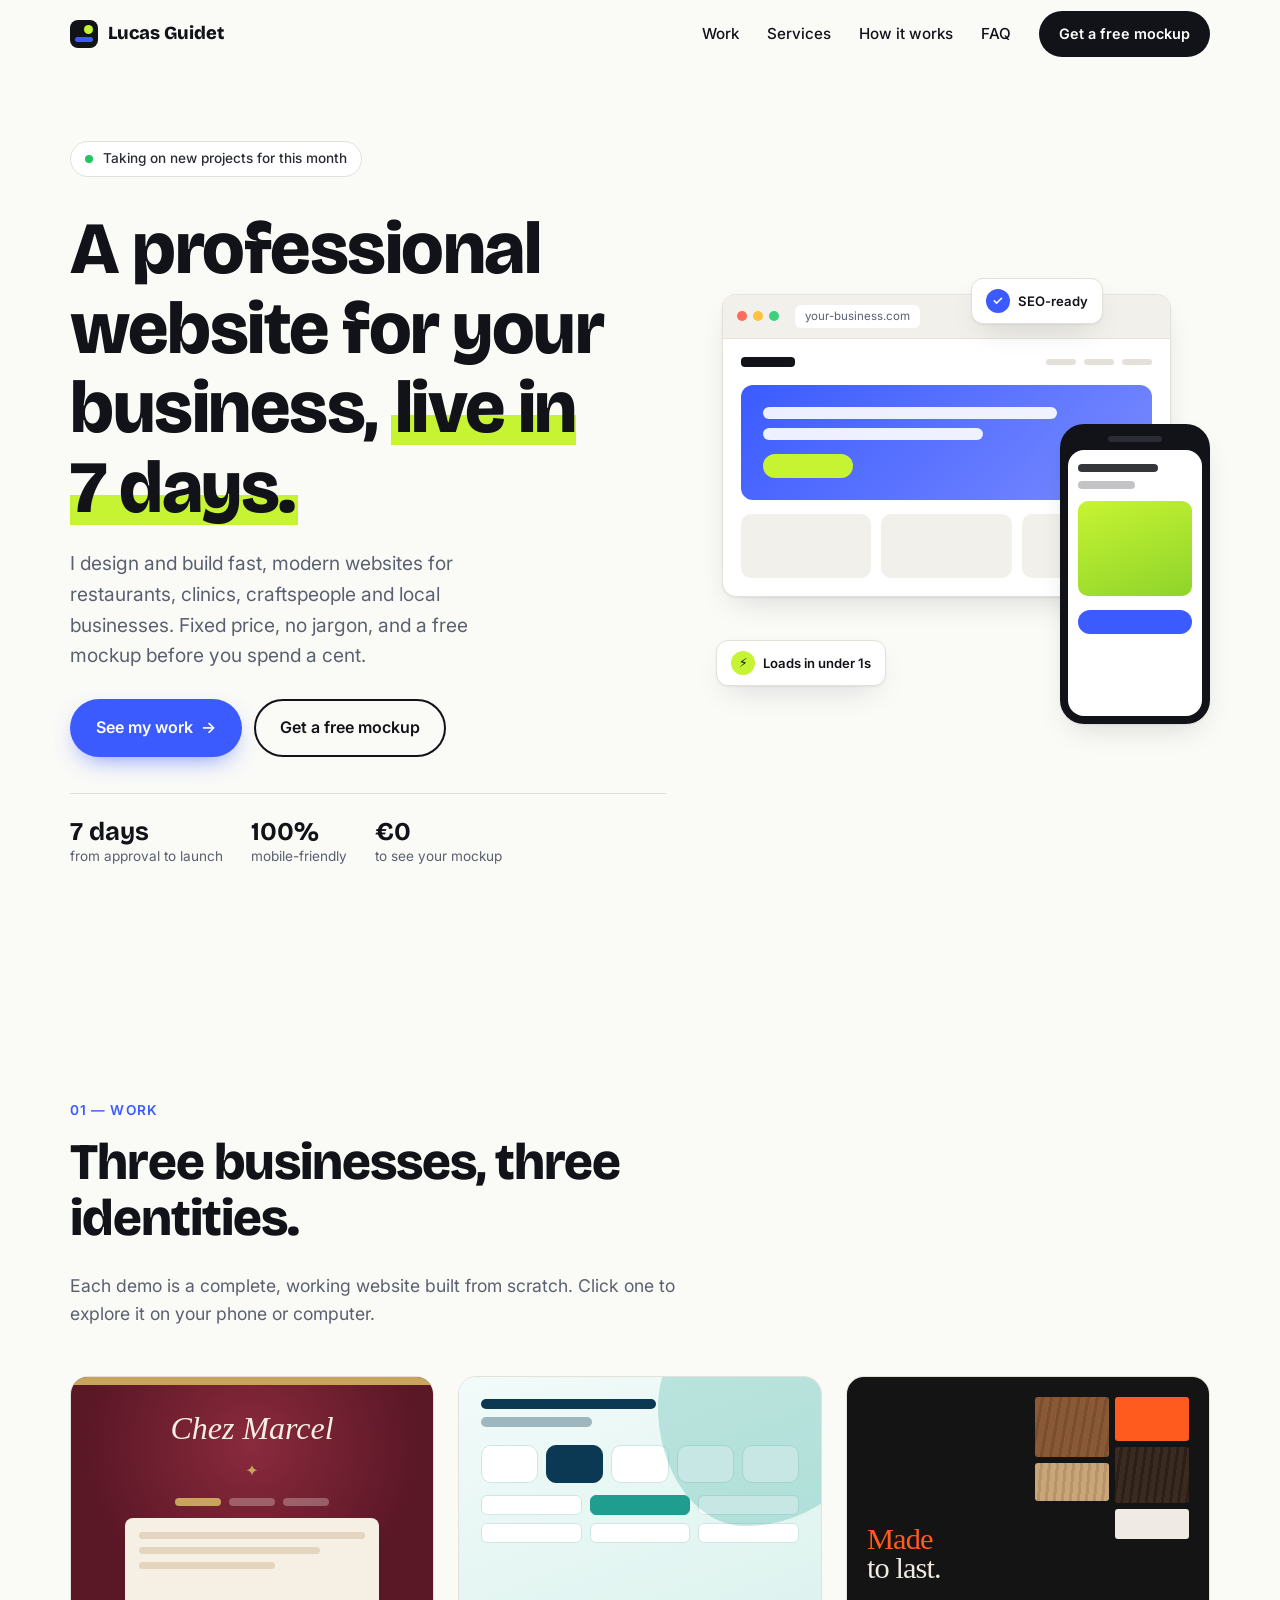
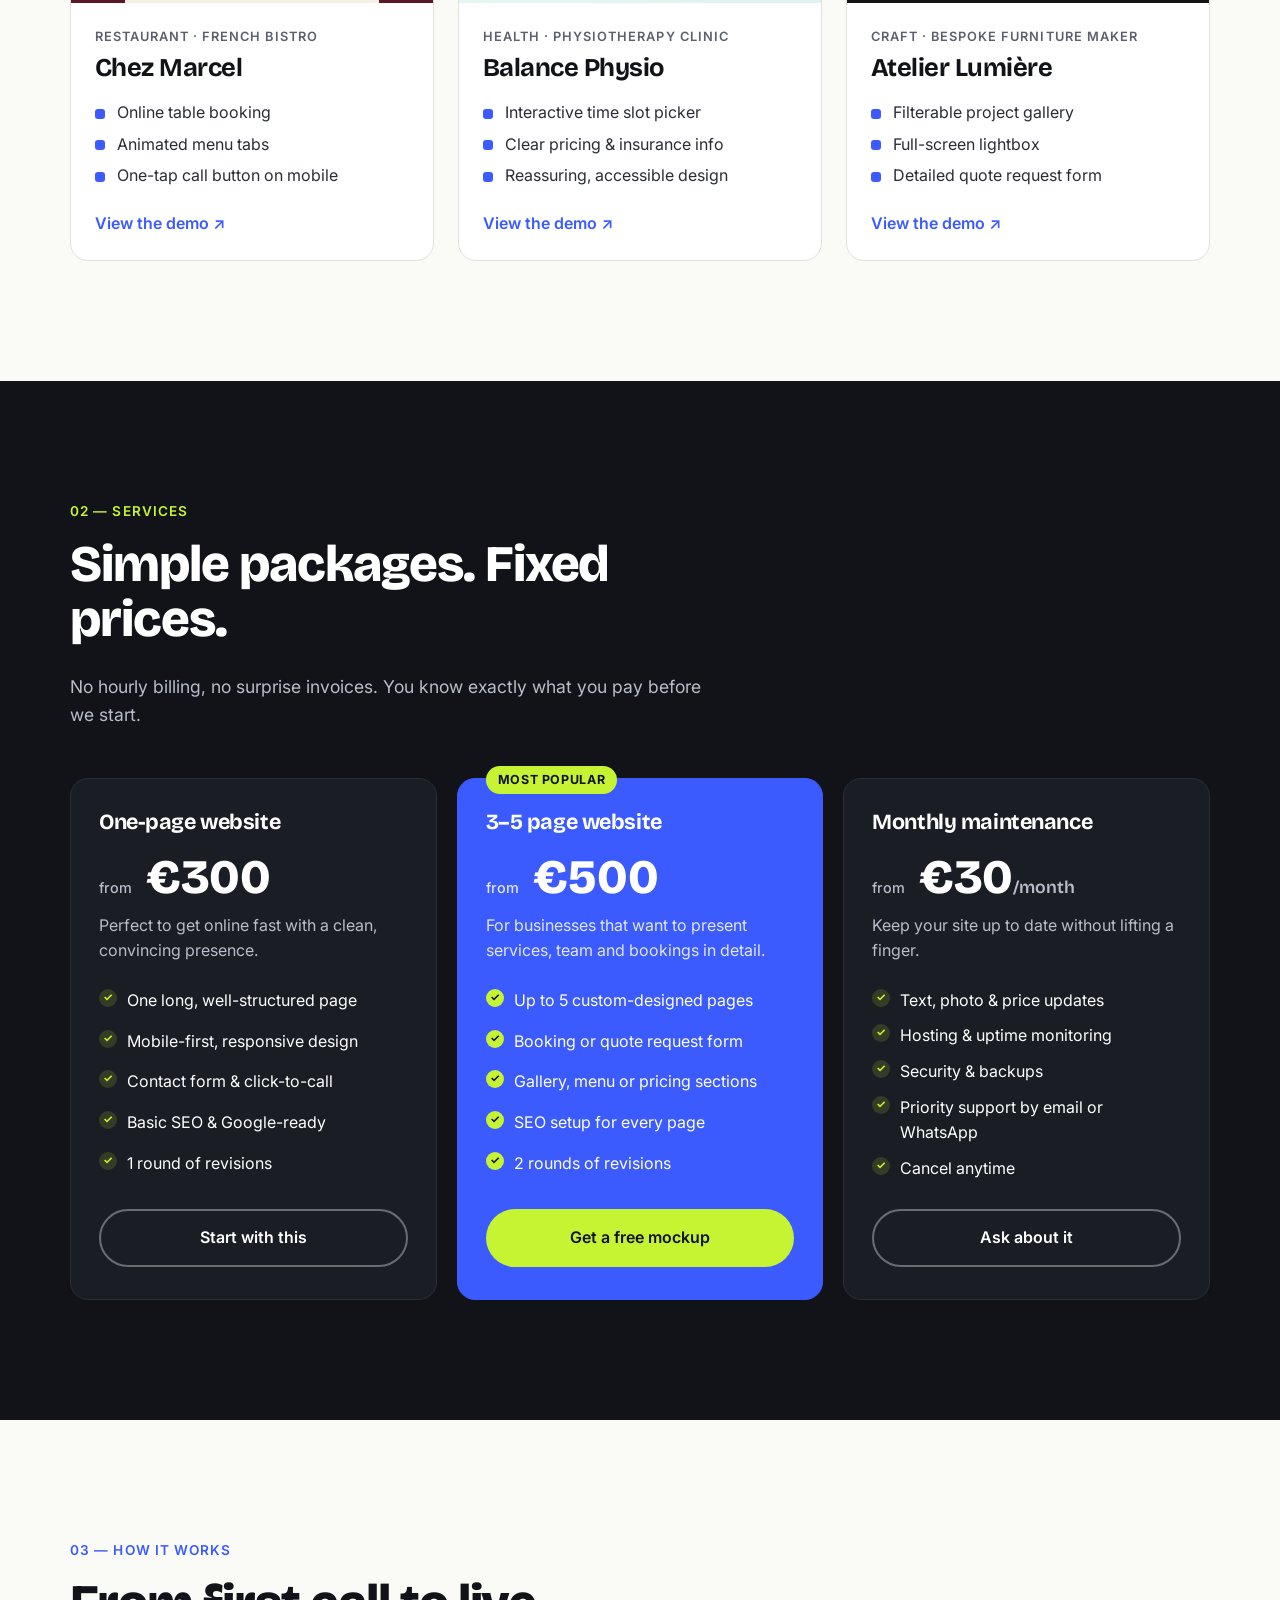
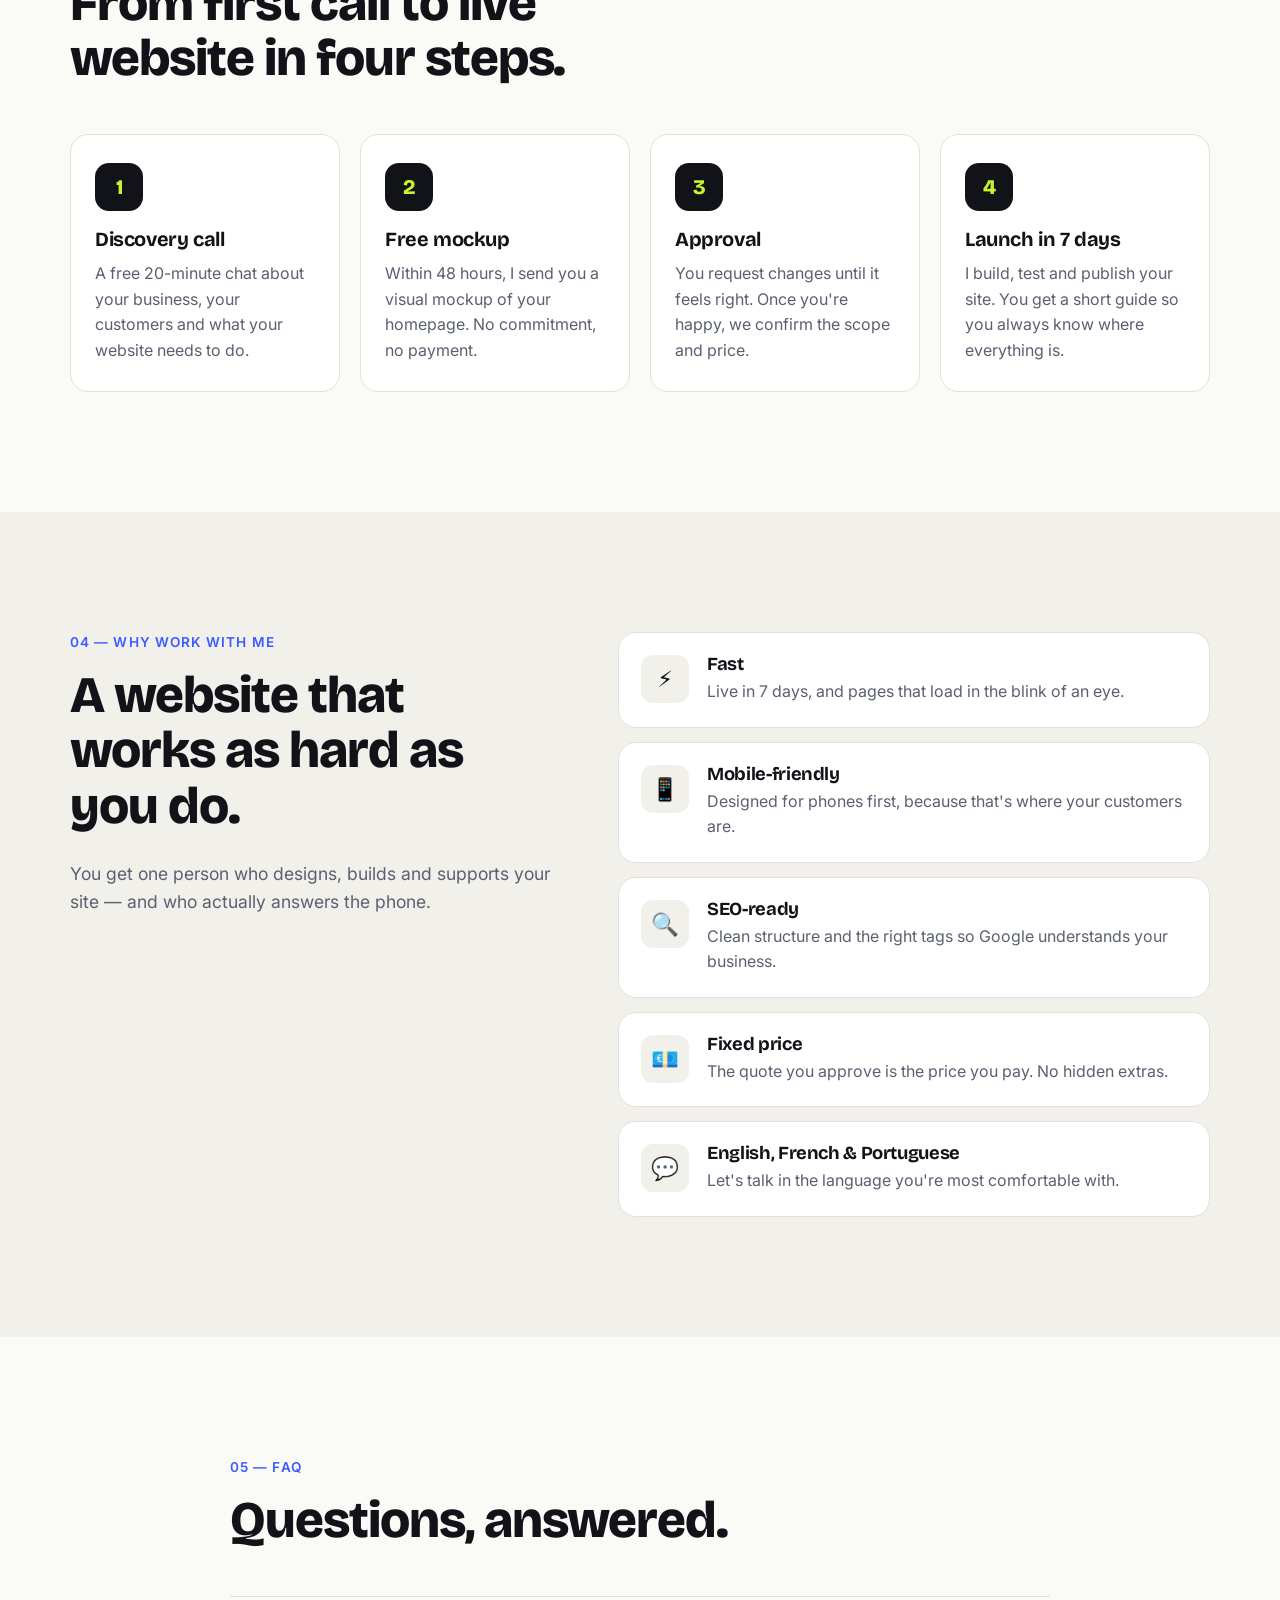
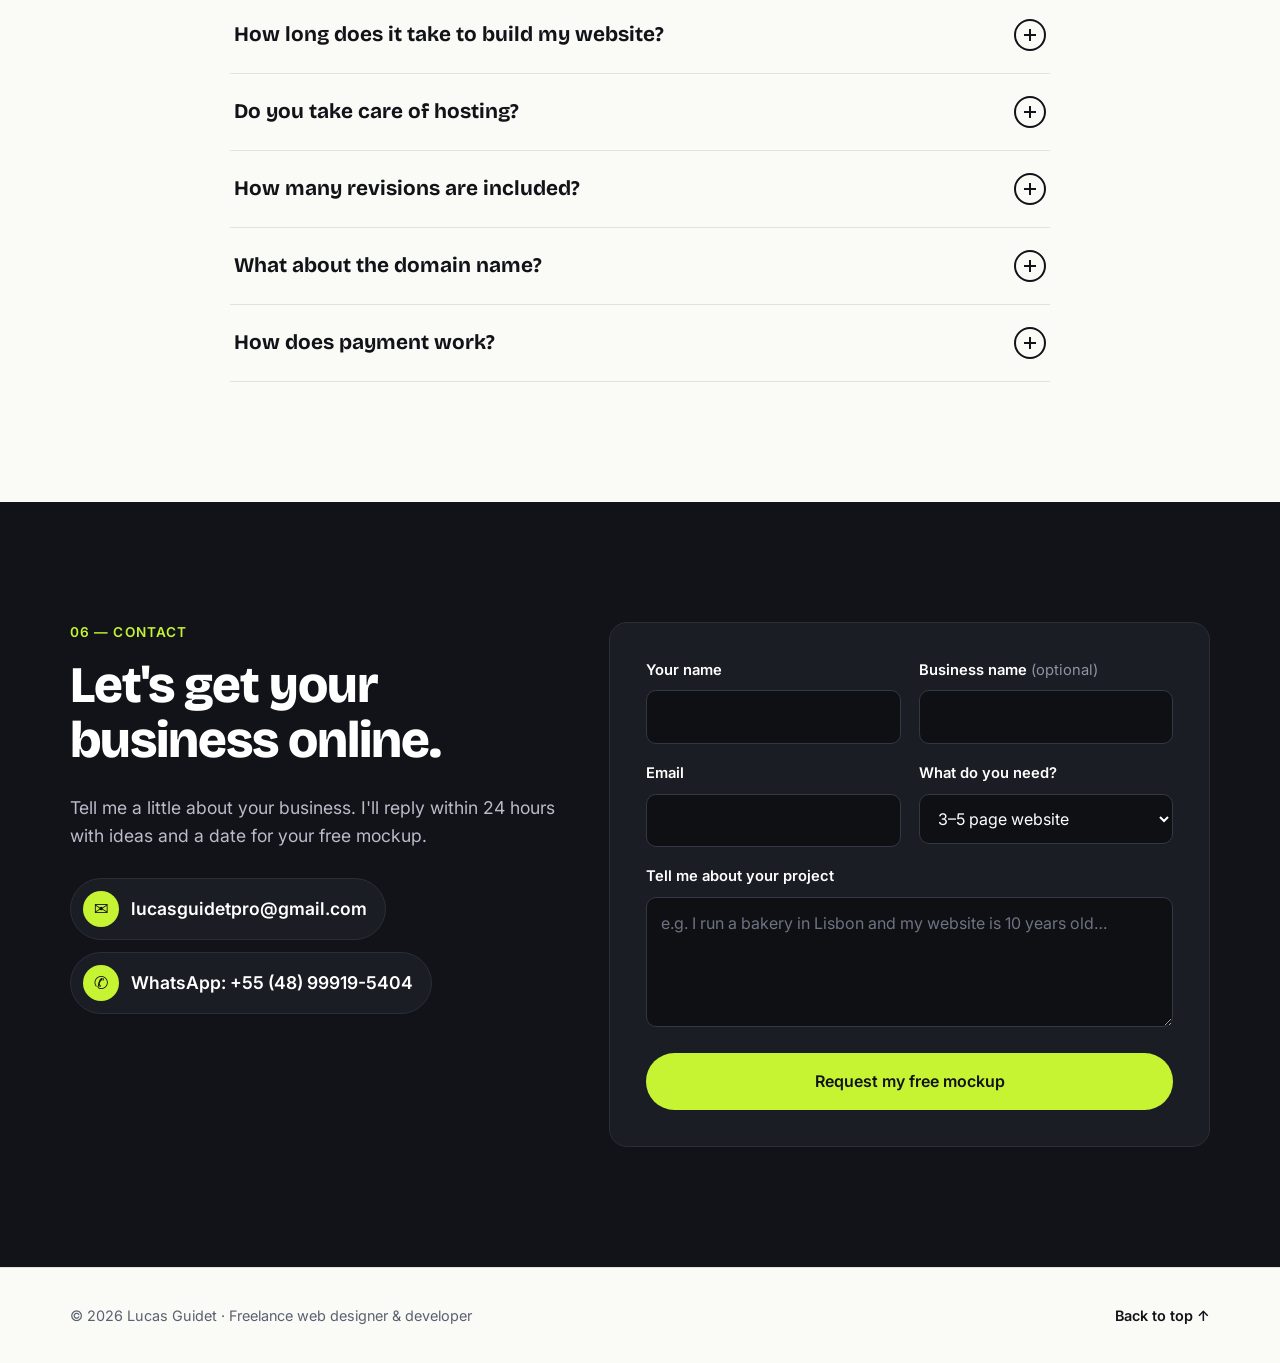
==== index.html @ 9ffc3786 "Portfolio freelance + 3 sites de démo - Page portfolio (services, process, FAQ, contact branché sur " ====
<!DOCTYPE html>
<html lang="en">
<head>
  <meta charset="UTF-8">
  <meta name="viewport" content="width=device-width, initial-scale=1">
  <!-- À PERSONNALISER : titre et description (SEO) -->
  <title>Lucas Guidet — Professional websites for small businesses, live in 7 days</title>
  <meta name="description" content="Freelance web designer and developer. Fast, mobile-friendly, SEO-ready websites for restaurants, clinics, craftspeople and local businesses. Fixed price, live in 7 days.">
  <meta name="theme-color" content="#111318">

  <!-- Open Graph — À PERSONNALISER : og:url et og:image (image 1200x630 à ajouter à la racine) -->
  <meta property="og:type" content="website">
  <meta property="og:title" content="Lucas Guidet — A professional website for your business, live in 7 days">
  <meta property="og:description" content="Fast, modern, mobile-friendly websites for small businesses. Fixed price. Free mockup before you commit.">
  <meta property="og:url" content="https://lucasguidet.netlify.app/">
  <!-- <meta property="og:image" content="https://lucasguidet.netlify.app/og-image.jpg"> -->

  <link rel="icon" href="data:image/svg+xml,<svg xmlns='http://www.w3.org/2000/svg' viewBox='0 0 100 100'><rect width='100' height='100' rx='22' fill='%23111318'/><circle cx='70' cy='30' r='12' fill='%23C6F432'/><rect x='22' y='58' width='56' height='12' rx='6' fill='%233B5BFF'/></svg>">

  <link rel="preconnect" href="https://fonts.googleapis.com">
  <link rel="preconnect" href="https://fonts.gstatic.com" crossorigin>
  <link href="https://fonts.googleapis.com/css2?family=Bricolage+Grotesque:opsz,wght@12..96,500;12..96,700;12..96,800&family=Inter:wght@400;500;600&display=swap" rel="stylesheet">
  <link rel="stylesheet" href="style.css">
  <script>document.documentElement.classList.add("js");</script>
</head>
<body>
  <a class="skip-link" href="#main">Skip to content</a>

  <header class="site-header" id="top">
    <div class="container header-inner">
      <!-- À PERSONNALISER : votre nom / logo -->
      <a href="#top" class="logo" aria-label="Lucas Guidet — back to top">
        <span class="logo-mark" aria-hidden="true"></span>
        <span>Lucas Guidet</span>
      </a>

      <button class="burger" aria-expanded="false" aria-controls="main-nav" aria-label="Open menu">
        <span></span><span></span><span></span>
      </button>

      <nav class="main-nav" id="main-nav" aria-label="Main navigation">
        <ul>
          <li><a href="#work">Work</a></li>
          <li><a href="#services">Services</a></li>
          <li><a href="#process">How it works</a></li>
          <li><a href="#faq">FAQ</a></li>
          <li><a href="#contact" class="btn btn-small btn-dark">Get a free mockup</a></li>
        </ul>
      </nav>
    </div>
  </header>

  <main id="main">
    <!-- ============ HERO ============ -->
    <section class="hero">
      <div class="container hero-grid">
        <div class="hero-copy">
          <p class="eyebrow reveal"><span class="dot" aria-hidden="true"></span> Taking on new projects for this month</p>
          <h1 class="reveal">A professional website for your business, <mark>live in 7&nbsp;days.</mark></h1>
          <p class="hero-sub reveal">I design and build fast, modern websites for restaurants, clinics, craftspeople and local businesses. Fixed price, no jargon, and a free mockup before you spend a cent.</p>
          <div class="hero-ctas reveal">
            <a href="#work" class="btn btn-primary">See my work <span aria-hidden="true">→</span></a>
            <a href="#contact" class="btn btn-ghost">Get a free mockup</a>
          </div>
          <ul class="hero-proof reveal" aria-label="Key facts">
            <li><strong>7 days</strong><span>from approval to launch</span></li>
            <li><strong>100%</strong><span>mobile-friendly</span></li>
            <li><strong>€0</strong><span>to see your mockup</span></li>
          </ul>
        </div>

        <!-- Visuel décoratif : maquette de site en CSS pur -->
        <div class="hero-visual reveal" aria-hidden="true">
          <div class="browser browser-main">
            <div class="browser-bar"><i></i><i></i><i></i><span>your-business.com</span></div>
            <div class="browser-body">
              <div class="mock-nav"><b></b><span></span><span></span><span></span></div>
              <div class="mock-hero">
                <div class="mock-line w80"></div>
                <div class="mock-line w60"></div>
                <div class="mock-btn"></div>
              </div>
              <div class="mock-cards"><div></div><div></div><div></div></div>
            </div>
          </div>
          <div class="phone">
            <div class="phone-notch"></div>
            <div class="phone-body">
              <div class="mock-line w70"></div>
              <div class="mock-line w50"></div>
              <div class="mock-block"></div>
              <div class="mock-btn"></div>
            </div>
          </div>
          <div class="badge badge-speed"><span>⚡</span> Loads in under 1s</div>
          <div class="badge badge-seo"><span>✓</span> SEO-ready</div>
        </div>
      </div>
    </section>

    <!-- ============ WORK ============ -->
    <section class="section" id="work" aria-labelledby="work-title">
      <div class="container">
        <div class="section-head reveal">
          <p class="kicker">01 — Work</p>
          <h2 id="work-title">Three businesses, three identities.</h2>
          <p class="section-lead">Each demo is a complete, working website built from scratch. Click one to explore it on your phone or computer.</p>
        </div>

        <div class="work-grid">
          <!-- Carte démo 1 -->
          <article class="work-card reveal">
            <a href="demo-restaurant/index.html" class="work-link">
              <div class="preview preview-resto" aria-hidden="true">
                <div class="pv-banner"></div>
                <div class="pv-title">Chez Marcel</div>
                <div class="pv-orn">✦</div>
                <div class="pv-tabs"><span class="on"></span><span></span><span></span></div>
                <div class="pv-menu"><i></i><i></i><i></i></div>
              </div>
              <div class="work-body">
                <p class="work-niche">Restaurant · French bistro</p>
                <h3>Chez Marcel</h3>
                <ul class="work-features">
                  <li>Online table booking</li>
                  <li>Animated menu tabs</li>
                  <li>One-tap call button on mobile</li>
                </ul>
                <span class="work-cta">View the demo <span aria-hidden="true">↗</span></span>
              </div>
            </a>
          </article>

          <!-- Carte démo 2 -->
          <article class="work-card reveal">
            <a href="demo-clinic/index.html" class="work-link">
              <div class="preview preview-clinic" aria-hidden="true">
                <div class="pv-blob"></div>
                <div class="pv-c-head"><i></i><i></i></div>
                <div class="pv-days"><span></span><span class="on"></span><span></span><span></span><span></span></div>
                <div class="pv-slots"><span></span><span class="on"></span><span></span><span></span><span></span><span></span></div>
              </div>
              <div class="work-body">
                <p class="work-niche">Health · Physiotherapy clinic</p>
                <h3>Balance Physio</h3>
                <ul class="work-features">
                  <li>Interactive time slot picker</li>
                  <li>Clear pricing &amp; insurance info</li>
                  <li>Reassuring, accessible design</li>
                </ul>
                <span class="work-cta">View the demo <span aria-hidden="true">↗</span></span>
              </div>
            </a>
          </article>

          <!-- Carte démo 3 -->
          <article class="work-card reveal">
            <a href="demo-craftsman/index.html" class="work-link">
              <div class="preview preview-craft" aria-hidden="true">
                <div class="pv-big">Made<br>to last.</div>
                <div class="pv-masonry"><i></i><i></i><i></i><i></i><i></i></div>
              </div>
              <div class="work-body">
                <p class="work-niche">Craft · Bespoke furniture maker</p>
                <h3>Atelier Lumière</h3>
                <ul class="work-features">
                  <li>Filterable project gallery</li>
                  <li>Full-screen lightbox</li>
                  <li>Detailed quote request form</li>
                </ul>
                <span class="work-cta">View the demo <span aria-hidden="true">↗</span></span>
              </div>
            </a>
          </article>
        </div>
      </div>
    </section>

    <!-- ============ SERVICES ============ -->
    <section class="section section-dark" id="services" aria-labelledby="services-title">
      <div class="container">
        <div class="section-head reveal">
          <p class="kicker">02 — Services</p>
          <h2 id="services-title">Simple packages. Fixed prices.</h2>
          <p class="section-lead">No hourly billing, no surprise invoices. You know exactly what you pay before we start.</p>
        </div>

        <!-- À PERSONNALISER : prix et contenu des offres -->
        <div class="pricing-grid">
          <article class="price-card reveal">
            <h3>One-page website</h3>
            <p class="price"><span class="from">from</span> €300</p>
            <p class="price-desc">Perfect to get online fast with a clean, convincing presence.</p>
            <ul class="checklist">
              <li>One long, well-structured page</li>
              <li>Mobile-first, responsive design</li>
              <li>Contact form &amp; click-to-call</li>
              <li>Basic SEO &amp; Google-ready</li>
              <li>1 round of revisions</li>
            </ul>
            <a href="#contact" class="btn btn-outline-light">Start with this</a>
          </article>

          <article class="price-card price-card-featured reveal">
            <p class="tag">Most popular</p>
            <h3>3–5 page website</h3>
            <p class="price"><span class="from">from</span> €500</p>
            <p class="price-desc">For businesses that want to present services, team and bookings in detail.</p>
            <ul class="checklist">
              <li>Up to 5 custom-designed pages</li>
              <li>Booking or quote request form</li>
              <li>Gallery, menu or pricing sections</li>
              <li>SEO setup for every page</li>
              <li>2 rounds of revisions</li>
            </ul>
            <a href="#contact" class="btn btn-lime">Get a free mockup</a>
          </article>

          <article class="price-card reveal">
            <h3>Monthly maintenance</h3>
            <p class="price"><span class="from">from</span> €30<span class="per">/month</span></p>
            <p class="price-desc">Keep your site up to date without lifting a finger.</p>
            <ul class="checklist">
              <li>Text, photo &amp; price updates</li>
              <li>Hosting &amp; uptime monitoring</li>
              <li>Security &amp; backups</li>
              <li>Priority support by email or WhatsApp</li>
              <li>Cancel anytime</li>
            </ul>
            <a href="#contact" class="btn btn-outline-light">Ask about it</a>
          </article>
        </div>
      </div>
    </section>

    <!-- ============ PROCESS ============ -->
    <section class="section" id="process" aria-labelledby="process-title">
      <div class="container">
        <div class="section-head reveal">
          <p class="kicker">03 — How it works</p>
          <h2 id="process-title">From first call to live website in four steps.</h2>
        </div>

        <ol class="steps">
          <li class="step reveal">
            <span class="step-num">1</span>
            <h3>Discovery call</h3>
            <p>A free 20-minute chat about your business, your customers and what your website needs to do.</p>
          </li>
          <li class="step reveal">
            <span class="step-num">2</span>
            <h3>Free mockup</h3>
            <p>Within 48 hours, I send you a visual mockup of your homepage. No commitment, no payment.</p>
          </li>
          <li class="step reveal">
            <span class="step-num">3</span>
            <h3>Approval</h3>
            <p>You request changes until it feels right. Once you're happy, we confirm the scope and price.</p>
          </li>
          <li class="step reveal">
            <span class="step-num">4</span>
            <h3>Launch in 7 days</h3>
            <p>I build, test and publish your site. You get a short guide so you always know where everything is.</p>
          </li>
        </ol>
      </div>
    </section>

    <!-- ============ WHY ME ============ -->
    <section class="section section-tint" id="why" aria-labelledby="why-title">
      <div class="container why-grid">
        <div class="section-head reveal">
          <p class="kicker">04 — Why work with me</p>
          <h2 id="why-title">A website that works as hard as you do.</h2>
          <p class="section-lead">You get one person who designs, builds and supports your site — and who actually answers the phone.</p>
        </div>

        <ul class="why-list">
          <li class="why-item reveal">
            <span class="why-icon" aria-hidden="true">⚡</span>
            <div><h3>Fast</h3><p>Live in 7 days, and pages that load in the blink of an eye.</p></div>
          </li>
          <li class="why-item reveal">
            <span class="why-icon" aria-hidden="true">📱</span>
            <div><h3>Mobile-friendly</h3><p>Designed for phones first, because that's where your customers are.</p></div>
          </li>
          <li class="why-item reveal">
            <span class="why-icon" aria-hidden="true">🔍</span>
            <div><h3>SEO-ready</h3><p>Clean structure and the right tags so Google understands your business.</p></div>
          </li>
          <li class="why-item reveal">
            <span class="why-icon" aria-hidden="true">💶</span>
            <div><h3>Fixed price</h3><p>The quote you approve is the price you pay. No hidden extras.</p></div>
          </li>
          <li class="why-item reveal">
            <span class="why-icon" aria-hidden="true">💬</span>
            <div><h3>English, French &amp; Portuguese</h3><p>Let's talk in the language you're most comfortable with.</p></div>
          </li>
        </ul>
      </div>
    </section>

    <!-- ============ FAQ ============ -->
    <section class="section" id="faq" aria-labelledby="faq-title">
      <div class="container faq-wrap">
        <div class="section-head reveal">
          <p class="kicker">05 — FAQ</p>
          <h2 id="faq-title">Questions, answered.</h2>
        </div>

        <div class="accordion reveal">
          <div class="acc-item">
            <h3 class="acc-heading">
              <button class="acc-trigger" aria-expanded="false" aria-controls="faq-1" id="faq-1-btn">
                How long does it take to build my website?
                <span class="acc-icon" aria-hidden="true"></span>
              </button>
            </h3>
            <div class="acc-panel" id="faq-1" role="region" aria-labelledby="faq-1-btn">
              <div class="acc-inner"><p>Seven days from the moment you approve the mockup and send me your content (texts, logo, photos). If you don't have content yet, I can help you write it — it usually adds just a day or two.</p></div>
            </div>
          </div>

          <div class="acc-item">
            <h3 class="acc-heading">
              <button class="acc-trigger" aria-expanded="false" aria-controls="faq-2" id="faq-2-btn">
                Do you take care of hosting?
                <span class="acc-icon" aria-hidden="true"></span>
              </button>
            </h3>
            <div class="acc-panel" id="faq-2" role="region" aria-labelledby="faq-2-btn">
              <div class="acc-inner"><p>Yes. I set up fast, secure hosting for you. For most small business sites, hosting is free or costs just a few euros a month. It's also included in the maintenance plan.</p></div>
            </div>
          </div>

          <div class="acc-item">
            <h3 class="acc-heading">
              <button class="acc-trigger" aria-expanded="false" aria-controls="faq-3" id="faq-3-btn">
                How many revisions are included?
                <span class="acc-icon" aria-hidden="true"></span>
              </button>
            </h3>
            <div class="acc-panel" id="faq-3" role="region" aria-labelledby="faq-3-btn">
              <div class="acc-inner"><p>The mockup can be adjusted as often as needed before you approve it. After that, one round of revisions is included with the one-page site and two rounds with the multi-page site. Small text tweaks after launch are always welcome.</p></div>
            </div>
          </div>

          <div class="acc-item">
            <h3 class="acc-heading">
              <button class="acc-trigger" aria-expanded="false" aria-controls="faq-4" id="faq-4-btn">
                What about the domain name?
                <span class="acc-icon" aria-hidden="true"></span>
              </button>
            </h3>
            <div class="acc-panel" id="faq-4" role="region" aria-labelledby="faq-4-btn">
              <div class="acc-inner"><p>I help you choose and register a domain name (like your-business.com) in your own name, so you always own it. It typically costs €10–15 per year. Already have one? I'll connect it for you.</p></div>
            </div>
          </div>

          <div class="acc-item">
            <h3 class="acc-heading">
              <button class="acc-trigger" aria-expanded="false" aria-controls="faq-5" id="faq-5-btn">
                How does payment work?
                <span class="acc-icon" aria-hidden="true"></span>
              </button>
            </h3>
            <div class="acc-panel" id="faq-5" role="region" aria-labelledby="faq-5-btn">
              <div class="acc-inner"><p>Nothing to pay for the mockup. Once you approve it, I ask for a 50% deposit to start, and the remaining 50% when the site goes live. Bank transfer, PayPal and other common methods are accepted.</p></div>
            </div>
          </div>
        </div>
      </div>
    </section>

    <!-- ============ CONTACT ============ -->
    <section class="section section-dark" id="contact" aria-labelledby="contact-title">
      <div class="container contact-grid">
        <div class="contact-copy reveal">
          <p class="kicker">06 — Contact</p>
          <h2 id="contact-title">Let's get your business online.</h2>
          <p class="section-lead">Tell me a little about your business. I'll reply within 24 hours with ideas and a date for your free mockup.</p>

          <!-- À PERSONNALISER : email et numéro WhatsApp (format international sans + ni espaces dans le lien wa.me) -->
          <ul class="contact-links">
            <li>
              <a href="mailto:lucasguidetpro@gmail.com"><span class="cl-icon" aria-hidden="true">✉</span> lucasguidetpro@gmail.com</a>
            </li>
            <li>
              <a href="https://wa.me/5548999195404" target="_blank" rel="noopener"><span class="cl-icon" aria-hidden="true">✆</span> WhatsApp: +55 (48) 99919-5404</a>
            </li>
          </ul>
        </div>

        <!--
          FORMULAIRE — branché sur Formspree (les messages arrivent sur l'email du compte Formspree).
          Pour changer de formulaire Formspree : modifiez uniquement l'attribut action ci-dessous.
          Sans JavaScript, le formulaire s'envoie quand même (redirection vers la page de remerciement Formspree).
        -->
        <form class="contact-form reveal" id="contact-form" action="https://formspree.io/f/xwlvvkdy" method="POST" novalidate>
          <!-- Sujet de l'email reçu + champ anti-spam invisible (doit rester vide) -->
          <input type="hidden" name="_subject" value="New mockup request from the portfolio">
          <input type="text" name="_gotcha" tabindex="-1" autocomplete="off" aria-hidden="true" style="display:none">
          <div class="field">
            <label for="c-name">Your name</label>
            <input type="text" id="c-name" name="name" autocomplete="name" required aria-describedby="c-name-error">
            <p class="field-error" id="c-name-error"></p>
          </div>
          <div class="field">
            <label for="c-business">Business name <span class="optional">(optional)</span></label>
            <input type="text" id="c-business" name="business" autocomplete="organization">
          </div>
          <div class="field">
            <label for="c-email">Email</label>
            <input type="email" id="c-email" name="email" autocomplete="email" required aria-describedby="c-email-error">
            <p class="field-error" id="c-email-error"></p>
          </div>
          <div class="field">
            <label for="c-package">What do you need?</label>
            <select id="c-package" name="package">
              <option>One-page website</option>
              <option selected>3–5 page website</option>
              <option>Redesign of my current website</option>
              <option>Maintenance only</option>
              <option>Not sure yet</option>
            </select>
          </div>
          <div class="field field-full">
            <label for="c-message">Tell me about your project</label>
            <textarea id="c-message" name="message" rows="4" required aria-describedby="c-message-error" placeholder="e.g. I run a bakery in Lisbon and my website is 10 years old…"></textarea>
            <p class="field-error" id="c-message-error"></p>
          </div>
          <button type="submit" class="btn btn-lime btn-block">Request my free mockup</button>
          <p class="form-success" role="status" aria-live="polite" hidden></p>
        </form>
      </div>
    </section>
  </main>

  <footer class="site-footer">
    <div class="container footer-inner">
      <p>© <span id="year">2026</span> Lucas Guidet · Freelance web designer &amp; developer</p>
      <!-- À PERSONNALISER : mentions légales (statut, SIRET / NIF, hébergeur) -->
      <a href="#top" class="back-top">Back to top ↑</a>
    </div>
  </footer>

  <script src="script.js"></script>
</body>
</html>
---- style.css ----
/* =========================================================
   PORTFOLIO — feuille de style principale
   À PERSONNALISER : couleurs et polices dans :root
   ========================================================= */
:root {
  --bg: #FAFAF7;
  --bg-tint: #F1F0EA;
  --ink: #111318;
  --ink-soft: #2A2D36;
  --muted: #5B6070;
  --line: #E3E1DA;
  --accent: #3B5BFF;        /* couleur d'action principale */
  --accent-dark: #2741D9;
  --lime: #C6F432;          /* surligneur / accent secondaire */
  --white: #FFFFFF;

  --font-display: "Bricolage Grotesque", system-ui, sans-serif;
  --font-body: "Inter", system-ui, -apple-system, "Segoe UI", sans-serif;

  --radius: 18px;
  --radius-sm: 10px;
  --shadow: 0 1px 2px rgba(17, 19, 24, .06), 0 12px 32px -12px rgba(17, 19, 24, .18);
  --container: 1180px;
  --header-h: 68px;
  --ease: cubic-bezier(.2, .7, .2, 1);
}

/* ---------- Base ---------- */
*, *::before, *::after { box-sizing: border-box; }
html { scroll-behavior: smooth; scroll-padding-top: calc(var(--header-h) + 12px); }
body {
  margin: 0;
  font-family: var(--font-body);
  font-size: 1rem;
  line-height: 1.6;
  color: var(--ink);
  background: var(--bg);
  -webkit-font-smoothing: antialiased;
}
img, svg { max-width: 100%; display: block; }
h1, h2, h3 { font-family: var(--font-display); line-height: 1.08; margin: 0 0 .5em; letter-spacing: -.02em; }
p { margin: 0 0 1em; }
a { color: inherit; }
ul, ol { margin: 0; padding: 0; list-style: none; }
button, input, select, textarea { font: inherit; color: inherit; }

:focus-visible { outline: 3px solid var(--accent); outline-offset: 3px; border-radius: 4px; }

.container { width: 100%; max-width: var(--container); margin: 0 auto; padding: 0 20px; }

.skip-link {
  position: absolute; left: 12px; top: -60px; z-index: 100;
  background: var(--ink); color: var(--white); padding: 10px 16px; border-radius: 8px; text-decoration: none;
}
.skip-link:focus { top: 12px; }

/* ---------- Boutons ---------- */
.btn {
  display: inline-flex; align-items: center; justify-content: center; gap: .5em;
  padding: 14px 24px; border-radius: 999px; border: 2px solid transparent;
  font-weight: 600; text-decoration: none; cursor: pointer;
  transition: transform .2s var(--ease), background-color .2s, box-shadow .2s, color .2s, border-color .2s;
}
.btn:hover { transform: translateY(-2px); }
.btn:active { transform: translateY(0); }
.btn-primary { background: var(--accent); color: var(--white); box-shadow: 0 10px 24px -10px rgba(59, 91, 255, .7); }
.btn-primary:hover { background: var(--accent-dark); }
.btn-ghost { border-color: var(--ink); color: var(--ink); }
.btn-ghost:hover { background: var(--ink); color: var(--white); }
.btn-dark { background: var(--ink); color: var(--white); }
.btn-dark:hover { background: var(--accent); }
.btn-lime { background: var(--lime); color: var(--ink); }
.btn-lime:hover { box-shadow: 0 10px 28px -8px rgba(198, 244, 50, .6); }
.btn-outline-light { border-color: rgba(255, 255, 255, .35); color: var(--white); }
.btn-outline-light:hover { border-color: var(--white); background: rgba(255, 255, 255, .08); }
.btn-small { padding: 9px 18px; font-size: .9rem; }
.btn-block { width: 100%; }

/* ---------- Header ---------- */
.site-header {
  position: sticky; top: 0; z-index: 50;
  background: rgba(250, 250, 247, .85);
  backdrop-filter: saturate(1.4) blur(12px);
  -webkit-backdrop-filter: saturate(1.4) blur(12px);
  border-bottom: 1px solid transparent;
  transition: border-color .3s;
}
.site-header.is-scrolled { border-bottom-color: var(--line); }
.header-inner { display: flex; align-items: center; justify-content: space-between; height: var(--header-h); }
.logo { display: flex; align-items: center; gap: 10px; font-family: var(--font-display); font-weight: 800; font-size: 1.15rem; text-decoration: none; }
.logo-mark {
  width: 28px; height: 28px; border-radius: 8px; background: var(--ink); position: relative;
}
.logo-mark::before { content: ""; position: absolute; width: 9px; height: 9px; border-radius: 50%; background: var(--lime); top: 5px; right: 5px; }
.logo-mark::after { content: ""; position: absolute; height: 5px; left: 5px; right: 5px; bottom: 6px; border-radius: 3px; background: var(--accent); }

.burger {
  display: flex; flex-direction: column; justify-content: center; gap: 5px;
  width: 44px; height: 44px; padding: 10px; background: none; border: 0; cursor: pointer; border-radius: 10px;
}
.burger span { display: block; height: 2px; background: var(--ink); border-radius: 2px; transition: transform .3s var(--ease), opacity .2s; }
.burger[aria-expanded="true"] span:nth-child(1) { transform: translateY(7px) rotate(45deg); }
.burger[aria-expanded="true"] span:nth-child(2) { opacity: 0; }
.burger[aria-expanded="true"] span:nth-child(3) { transform: translateY(-7px) rotate(-45deg); }

.main-nav {
  position: fixed; inset: var(--header-h) 0 auto 0;
  background: var(--bg); border-bottom: 1px solid var(--line);
  padding: 12px 20px 24px;
  transform: translateY(-8px); opacity: 0; visibility: hidden;
  transition: opacity .25s, transform .25s var(--ease), visibility .25s;
}
.main-nav.is-open { transform: none; opacity: 1; visibility: visible; }
.main-nav ul { display: flex; flex-direction: column; gap: 4px; }
.main-nav a:not(.btn) { display: block; padding: 12px 4px; text-decoration: none; font-weight: 500; font-size: 1.1rem; border-bottom: 1px solid var(--line); }
.main-nav .btn { margin-top: 12px; width: 100%; }

@media (min-width: 860px) {
  .burger { display: none; }
  .main-nav { position: static; transform: none; opacity: 1; visibility: visible; padding: 0; background: none; border: 0; }
  .main-nav ul { flex-direction: row; align-items: center; gap: 28px; }
  .main-nav a:not(.btn) { border: 0; padding: 6px 0; font-size: .95rem; position: relative; }
  .main-nav a:not(.btn)::after {
    content: ""; position: absolute; left: 0; right: 0; bottom: 0; height: 2px; background: var(--accent);
    transform: scaleX(0); transform-origin: left; transition: transform .25s var(--ease);
  }
  .main-nav a:not(.btn):hover::after { transform: scaleX(1); }
  .main-nav .btn { margin: 0; width: auto; }
}

/* ---------- Hero ---------- */
.hero { padding: 48px 0 72px; overflow: hidden; }
.hero-grid { display: grid; gap: 56px; align-items: center; }
.eyebrow {
  display: inline-flex; align-items: center; gap: 10px;
  padding: 6px 14px; border-radius: 999px; background: var(--white); border: 1px solid var(--line);
  font-size: .85rem; font-weight: 500; color: var(--ink-soft);
}
.dot { width: 8px; height: 8px; border-radius: 50%; background: #22C55E; box-shadow: 0 0 0 0 rgba(34, 197, 94, .6); animation: pulse 2s infinite; }
@keyframes pulse { 70% { box-shadow: 0 0 0 10px rgba(34, 197, 94, 0); } 100% { box-shadow: 0 0 0 0 rgba(34, 197, 94, 0); } }

.hero h1 { font-size: clamp(2.4rem, 7.5vw, 4.6rem); font-weight: 800; margin: 20px 0 20px; }
.hero h1 mark {
  background: linear-gradient(transparent 58%, var(--lime) 58%, var(--lime) 92%, transparent 92%);
  color: inherit; padding: 0 .05em;
}
.hero-sub { font-size: clamp(1.05rem, 2.2vw, 1.2rem); color: var(--muted); max-width: 38ch; }
.hero-ctas { display: flex; flex-wrap: wrap; gap: 12px; margin: 28px 0 36px; }
.hero-proof { display: flex; flex-wrap: wrap; gap: 28px; padding-top: 24px; border-top: 1px solid var(--line); }
.hero-proof li { display: flex; flex-direction: column; }
.hero-proof strong { font-family: var(--font-display); font-size: 1.6rem; line-height: 1.1; }
.hero-proof span { font-size: .85rem; color: var(--muted); }

/* Visuel hero : navigateur + téléphone en CSS */
.hero-visual { position: relative; min-height: 340px; }
.browser {
  background: var(--white); border-radius: 14px; box-shadow: var(--shadow); overflow: hidden; border: 1px solid var(--line);
}
.browser-main { width: 92%; animation: float 7s ease-in-out infinite; }
.browser-bar { display: flex; align-items: center; gap: 6px; padding: 10px 14px; background: var(--bg-tint); border-bottom: 1px solid var(--line); }
.browser-bar i { width: 10px; height: 10px; border-radius: 50%; background: #E2DFD6; }
.browser-bar i:first-child { background: #FF6B5B; }
.browser-bar i:nth-child(2) { background: #FFC23D; }
.browser-bar i:nth-child(3) { background: #3DD07A; }
.browser-bar span { margin-left: 10px; font-size: .72rem; color: var(--muted); background: var(--white); padding: 2px 10px; border-radius: 6px; }
.browser-body { padding: 18px; }
.mock-nav { display: flex; align-items: center; gap: 8px; margin-bottom: 18px; }
.mock-nav b { width: 54px; height: 10px; border-radius: 4px; background: var(--ink); margin-right: auto; }
.mock-nav span { width: 30px; height: 6px; border-radius: 3px; background: var(--line); }
.mock-hero { padding: 22px; border-radius: 12px; background: linear-gradient(135deg, var(--accent) 0%, #7B8CFF 100%); margin-bottom: 14px; }
.mock-line { height: 12px; border-radius: 6px; background: rgba(255, 255, 255, .9); margin-bottom: 9px; }
.w80 { width: 80%; } .w70 { width: 70%; } .w60 { width: 60%; } .w50 { width: 50%; }
.mock-btn { width: 90px; height: 24px; border-radius: 999px; background: var(--lime); margin-top: 14px; }
.mock-cards { display: grid; grid-template-columns: repeat(3, 1fr); gap: 10px; }
.mock-cards div { height: 64px; border-radius: 10px; background: var(--bg-tint); }

.phone {
  position: absolute; right: 0; bottom: -10px; width: 34%; max-width: 150px; aspect-ratio: 9 / 18;
  background: var(--ink); border-radius: 24px; padding: 8px; box-shadow: var(--shadow);
  animation: float 6s ease-in-out infinite reverse;
}
.phone-notch { width: 40%; height: 6px; background: #2A2D36; border-radius: 4px; margin: 4px auto 8px; }
.phone-body { background: var(--white); border-radius: 16px; height: calc(100% - 18px); padding: 14px 10px; }
.phone-body .mock-line { background: var(--ink); height: 8px; opacity: .85; }
.phone-body .mock-line + .mock-line { opacity: .25; }
.mock-block { height: 40%; border-radius: 10px; background: linear-gradient(160deg, var(--lime), #8FD42B); margin: 12px 0; }
.phone-body .mock-btn { width: 100%; background: var(--accent); }

.badge {
  position: absolute; display: flex; align-items: center; gap: 8px;
  background: var(--white); padding: 10px 14px; border-radius: 12px; box-shadow: var(--shadow);
  font-size: .82rem; font-weight: 600; border: 1px solid var(--line);
}
.badge span { display: grid; place-items: center; width: 24px; height: 24px; border-radius: 50%; background: var(--lime); font-size: .8rem; }
.badge-speed { left: -6px; bottom: 28px; animation: float 5s ease-in-out infinite; }
.badge-seo { right: 22%; top: -16px; animation: float 6.5s ease-in-out infinite reverse; }
.badge-seo span { background: var(--accent); color: var(--white); }
@keyframes float { 50% { transform: translateY(-10px); } }

@media (min-width: 960px) {
  .hero { padding: 72px 0 112px; }
  .hero-grid { grid-template-columns: 1.1fr .9fr; }
  .hero-visual { min-height: 420px; }
}

/* ---------- Sections ---------- */
.section { padding: 80px 0; }
.section-dark { background: var(--ink); color: var(--white); }
.section-tint { background: var(--bg-tint); }
.section-head { max-width: 640px; margin-bottom: 48px; }
.kicker { font-size: .85rem; font-weight: 600; letter-spacing: .08em; text-transform: uppercase; color: var(--accent); margin-bottom: 14px; }
.section-dark .kicker { color: var(--lime); }
.section h2 { font-size: clamp(2rem, 5vw, 3.2rem); font-weight: 800; }
.section-lead { font-size: 1.1rem; color: var(--muted); }
.section-dark .section-lead { color: #B9BDC9; }
@media (min-width: 960px) { .section { padding: 120px 0; } }

/* ---------- Work ---------- */
.work-grid { display: grid; gap: 24px; }
@media (min-width: 720px) { .work-grid { grid-template-columns: repeat(2, 1fr); } }
@media (min-width: 1040px) { .work-grid { grid-template-columns: repeat(3, 1fr); } }

.work-card { border-radius: var(--radius); background: var(--white); border: 1px solid var(--line); overflow: hidden; transition: transform .35s var(--ease), box-shadow .35s; }
.work-card:hover { transform: translateY(-6px); box-shadow: var(--shadow); }
.work-link { display: flex; flex-direction: column; height: 100%; text-decoration: none; }
.work-link:focus-visible { outline-offset: -3px; border-radius: var(--radius); }
.work-body { padding: 24px; display: flex; flex-direction: column; flex: 1; }
.work-niche { font-size: .8rem; text-transform: uppercase; letter-spacing: .08em; color: var(--muted); font-weight: 600; margin-bottom: 6px; }
.work-body h3 { font-size: 1.6rem; }
.work-features { margin: 6px 0 22px; display: grid; gap: 6px; }
.work-features li { padding-left: 22px; position: relative; color: var(--ink-soft); }
.work-features li::before { content: ""; position: absolute; left: 0; top: .55em; width: 10px; height: 10px; border-radius: 3px; background: var(--accent); }
.work-cta { margin-top: auto; font-weight: 600; color: var(--accent); }
.work-card:hover .work-cta span { display: inline-block; transform: translate(3px, -3px); transition: transform .2s; }

/* Aperçus CSS des démos */
.preview { position: relative; aspect-ratio: 16 / 10; overflow: hidden; }
.preview > * { transition: transform .6s var(--ease); }
.work-card:hover .preview > * { transform: scale(1.04); }

.preview-resto { background: radial-gradient(circle at 50% 30%, #8A2A3D, #5A1726 70%); display: flex; flex-direction: column; align-items: center; padding-top: 26px; }
.preview-resto .pv-banner { position: absolute; inset: 0 0 auto; height: 8px; background: #C9A45C; transform: none !important; }
.preview-resto .pv-title { font-family: Georgia, serif; font-style: italic; font-size: 2rem; color: #F6EFE3; }
.preview-resto .pv-orn { color: #C9A45C; margin: 4px 0 14px; }
.pv-tabs { display: flex; gap: 8px; margin-bottom: 12px; }
.pv-tabs span { width: 46px; height: 8px; border-radius: 4px; background: rgba(246, 239, 227, .3); }
.pv-tabs .on { background: #C9A45C; }
.pv-menu { width: 70%; background: #F6EFE3; border-radius: 8px 8px 0 0; padding: 14px; flex: 1; display: grid; gap: 8px; align-content: start; }
.pv-menu i { height: 7px; border-radius: 4px; background: #E3D5BF; }
.pv-menu i:nth-child(2) { width: 80%; } .pv-menu i:nth-child(3) { width: 60%; }

.preview-clinic { background: linear-gradient(160deg, #F2FBF9, #DDF3EF); padding: 22px; }
.pv-blob { position: absolute; width: 60%; aspect-ratio: 1; right: -15%; top: -30%; border-radius: 42% 58% 60% 40% / 45% 45% 55% 55%; background: #1F9E8F; opacity: .25; }
.pv-c-head i { display: block; height: 10px; border-radius: 5px; background: #0B3954; width: 55%; margin-bottom: 8px; }
.pv-c-head i + i { width: 35%; opacity: .35; }
.pv-days { display: flex; gap: 8px; margin: 18px 0 12px; }
.pv-days span { flex: 1; height: 38px; border-radius: 10px; background: #fff; border: 1px solid #CDE7E2; }
.pv-days .on { background: #0B3954; border-color: #0B3954; }
.pv-slots { display: grid; grid-template-columns: repeat(3, 1fr); gap: 8px; }
.pv-slots span { height: 20px; border-radius: 6px; background: #fff; border: 1px solid #CDE7E2; }
.pv-slots .on { background: #1F9E8F; border-color: #1F9E8F; }

.preview-craft { background: #141414; color: #EFEBE4; padding: 20px; display: grid; grid-template-columns: 1fr 1fr; gap: 14px; }
.pv-big { font-family: Georgia, serif; font-size: 1.9rem; line-height: .95; letter-spacing: -.03em; align-self: end; }
.pv-big::first-line { color: #FF5B1F; }
.pv-masonry { columns: 2; column-gap: 6px; }
.pv-masonry i { display: block; margin-bottom: 6px; border-radius: 3px; break-inside: avoid; background: repeating-linear-gradient(100deg, #8A5A36 0 6px, #7A4E2E 6px 9px); }
.pv-masonry i:nth-child(1) { height: 60px; }
.pv-masonry i:nth-child(2) { height: 38px; background: repeating-linear-gradient(95deg, #C9A57A 0 5px, #B8936A 5px 8px); }
.pv-masonry i:nth-child(3) { height: 44px; background: #FF5B1F; }
.pv-masonry i:nth-child(4) { height: 56px; background: repeating-linear-gradient(98deg, #3A2A20 0 5px, #2C1F18 5px 8px); }
.pv-masonry i:nth-child(5) { height: 30px; background: #EFEBE4; }

/* ---------- Pricing ---------- */
.pricing-grid { display: grid; gap: 20px; }
@media (min-width: 960px) { .pricing-grid { grid-template-columns: repeat(3, 1fr); align-items: stretch; } }
.price-card {
  position: relative; display: flex; flex-direction: column;
  padding: 32px 28px; border-radius: var(--radius); background: #1A1D24; border: 1px solid #2A2E38;
  transition: transform .3s var(--ease), border-color .3s;
}
.price-card:hover { transform: translateY(-4px); border-color: #3B4050; }
.price-card h3 { font-size: 1.35rem; }
.price { font-family: var(--font-display); font-size: 3rem; font-weight: 800; line-height: 1; margin: 8px 0 12px; }
.price .from { font-family: var(--font-body); font-size: .9rem; font-weight: 500; color: #B9BDC9; margin-right: 4px; }
.price .per { font-size: 1.1rem; color: #B9BDC9; font-weight: 600; }
.price-desc { color: #B9BDC9; }
.checklist { display: grid; gap: 10px; margin: 8px 0 28px; flex: 1; }
.checklist li { padding-left: 28px; position: relative; }
.checklist li::before {
  content: "✓"; position: absolute; left: 0; top: 1px; width: 18px; height: 18px; border-radius: 50%;
  display: grid; place-items: center; font-size: .7rem; font-weight: 700; background: rgba(198, 244, 50, .15); color: var(--lime);
}
.price-card-featured { background: var(--accent); border-color: var(--accent); }
.price-card-featured:hover { border-color: var(--lime); }
.price-card-featured .price-desc, .price-card-featured .price .from, .price-card-featured .price .per { color: #E1E6FF; }
.price-card-featured .checklist li::before { background: var(--lime); color: var(--ink); }
.tag { position: absolute; top: -13px; left: 28px; margin: 0; background: var(--lime); color: var(--ink); font-size: .78rem; font-weight: 700; padding: 4px 12px; border-radius: 999px; text-transform: uppercase; letter-spacing: .05em; }

/* ---------- Steps ---------- */
.steps { display: grid; gap: 20px; counter-reset: none; }
@media (min-width: 720px) { .steps { grid-template-columns: repeat(2, 1fr); } }
@media (min-width: 1040px) { .steps { grid-template-columns: repeat(4, 1fr); } }
.step { position: relative; padding: 28px 24px; border-radius: var(--radius); background: var(--white); border: 1px solid var(--line); }
.step-num {
  display: grid; place-items: center; width: 48px; height: 48px; border-radius: 14px; margin-bottom: 18px;
  background: var(--ink); color: var(--lime); font-family: var(--font-display); font-weight: 800; font-size: 1.3rem;
  transition: transform .3s var(--ease), background .3s;
}
.step:hover .step-num { transform: rotate(-8deg) scale(1.08); background: var(--accent); color: var(--white); }
.step h3 { font-size: 1.25rem; }
.step p { color: var(--muted); margin: 0; }

/* ---------- Why ---------- */
.why-grid { display: grid; gap: 24px; }
@media (min-width: 960px) { .why-grid { grid-template-columns: .9fr 1.1fr; gap: 64px; align-items: start; } .why-grid .section-head { position: sticky; top: 110px; } }
.why-list { display: grid; gap: 14px; }
.why-item { display: flex; gap: 18px; align-items: flex-start; padding: 22px; border-radius: var(--radius); background: var(--white); border: 1px solid var(--line); transition: transform .3s var(--ease); }
.why-item:hover { transform: translateX(6px); }
.why-icon { flex: none; display: grid; place-items: center; width: 48px; height: 48px; border-radius: 12px; background: var(--bg-tint); font-size: 1.4rem; }
.why-item h3 { font-size: 1.15rem; margin-bottom: 4px; }
.why-item p { margin: 0; color: var(--muted); }

/* ---------- FAQ / Accordion ---------- */
.faq-wrap { max-width: 860px; }
.accordion { border-top: 1px solid var(--line); }
.acc-item { border-bottom: 1px solid var(--line); }
.acc-heading { margin: 0; font-size: inherit; letter-spacing: 0; }
.acc-trigger {
  display: flex; width: 100%; align-items: center; justify-content: space-between; gap: 16px;
  padding: 22px 4px; background: none; border: 0; text-align: left; cursor: pointer;
  font-family: var(--font-display); font-size: clamp(1.05rem, 2.4vw, 1.3rem); font-weight: 700;
}
.acc-trigger:hover { color: var(--accent); }
.acc-icon { flex: none; position: relative; width: 32px; height: 32px; border-radius: 50%; border: 2px solid currentColor; }
.acc-icon::before, .acc-icon::after { content: ""; position: absolute; left: 50%; top: 50%; width: 12px; height: 2px; background: currentColor; transform: translate(-50%, -50%); transition: transform .3s var(--ease); }
.acc-icon::after { transform: translate(-50%, -50%) rotate(90deg); }
.acc-trigger[aria-expanded="true"] .acc-icon::after { transform: translate(-50%, -50%) rotate(0); }
.acc-panel { display: grid; grid-template-rows: 0fr; visibility: hidden; transition: grid-template-rows .35s var(--ease), visibility .35s; }
.acc-panel.is-open { grid-template-rows: 1fr; visibility: visible; }
.acc-inner { overflow: hidden; }
.acc-inner p { color: var(--muted); padding: 0 48px 22px 4px; margin: 0; }

/* ---------- Contact ---------- */
.contact-grid { display: grid; gap: 48px; }
@media (min-width: 960px) { .contact-grid { grid-template-columns: .9fr 1.1fr; align-items: start; } }
.contact-links { display: grid; gap: 12px; margin-top: 28px; }
.contact-links a {
  display: inline-flex; align-items: center; gap: 12px; text-decoration: none; font-weight: 600; font-size: 1.1rem;
  padding: 12px 18px 12px 12px; border-radius: 999px; background: #1A1D24; border: 1px solid #2A2E38; transition: border-color .2s;
}
.contact-links a:hover { border-color: var(--lime); }
.cl-icon { display: grid; place-items: center; width: 36px; height: 36px; border-radius: 50%; background: var(--lime); color: var(--ink); }

.contact-form { display: grid; gap: 18px; padding: 28px; border-radius: var(--radius); background: #1A1D24; border: 1px solid #2A2E38; }
@media (min-width: 640px) { .contact-form { grid-template-columns: 1fr 1fr; padding: 36px; } .field-full, .contact-form .btn, .form-success { grid-column: 1 / -1; } }
.field label { display: block; font-weight: 600; font-size: .92rem; margin-bottom: 8px; }
.optional { font-weight: 400; color: #8E93A1; }
.field input, .field select, .field textarea {
  width: 100%; padding: 13px 14px; border-radius: var(--radius-sm); background: #0E1014; border: 1.5px solid #333846; color: var(--white);
  transition: border-color .2s, box-shadow .2s;
}
.field textarea { resize: vertical; min-height: 120px; }
.field input::placeholder, .field textarea::placeholder { color: #6E7383; }
.field input:focus, .field select:focus, .field textarea:focus { outline: none; border-color: var(--lime); box-shadow: 0 0 0 3px rgba(198, 244, 50, .2); }
.field [aria-invalid="true"] { border-color: #FF7A6B; }
.field-error { color: #FF9A8E; font-size: .85rem; margin: 6px 0 0; min-height: 0; }
.field-error:empty { display: none; }
.form-success { margin: 0; padding: 16px; border-radius: var(--radius-sm); background: rgba(198, 244, 50, .12); color: var(--lime); font-weight: 600; }
.form-success.is-error { background: rgba(255, 122, 107, .12); color: #FF9A8E; }

/* ---------- Footer ---------- */
.site-footer { padding: 36px 0; border-top: 1px solid var(--line); font-size: .9rem; color: var(--muted); }
.footer-inner { display: grid; gap: 8px; }
.footer-inner p { margin: 0; }
.legal { font-size: .8rem; }
.back-top { font-weight: 600; color: var(--ink); text-decoration: none; }
@media (min-width: 860px) { .footer-inner { grid-template-columns: 1fr auto; } .legal { grid-column: 1; } .back-top { grid-row: 1; grid-column: 2; } }

/* ---------- Animations d'apparition ---------- */
.js .reveal { opacity: 0; transform: translateY(24px); transition: opacity .7s var(--ease), transform .7s var(--ease); }
.js .reveal.is-visible { opacity: 1; transform: none; }

@media (prefers-reduced-motion: reduce) {
  *, *::before, *::after { animation: none !important; transition-duration: .01ms !important; scroll-behavior: auto !important; }
  .js .reveal { opacity: 1; transform: none; }
}
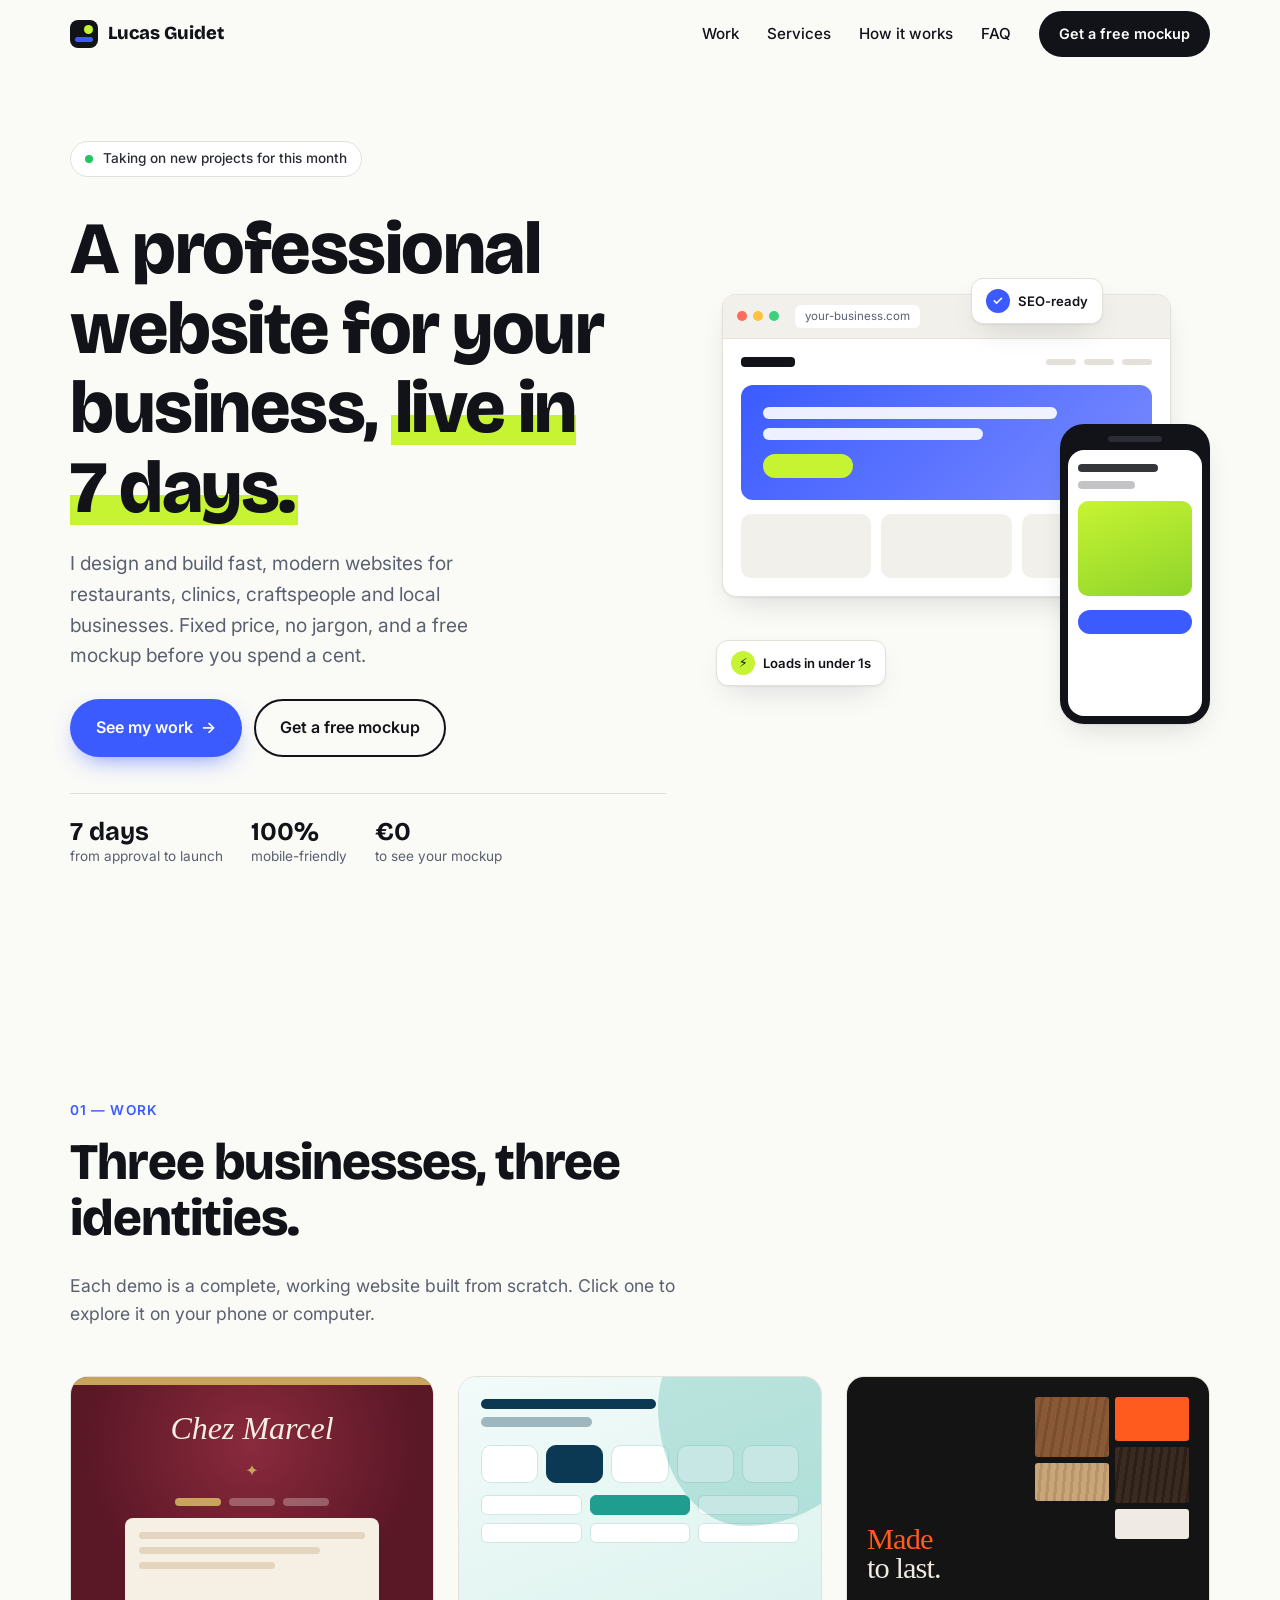
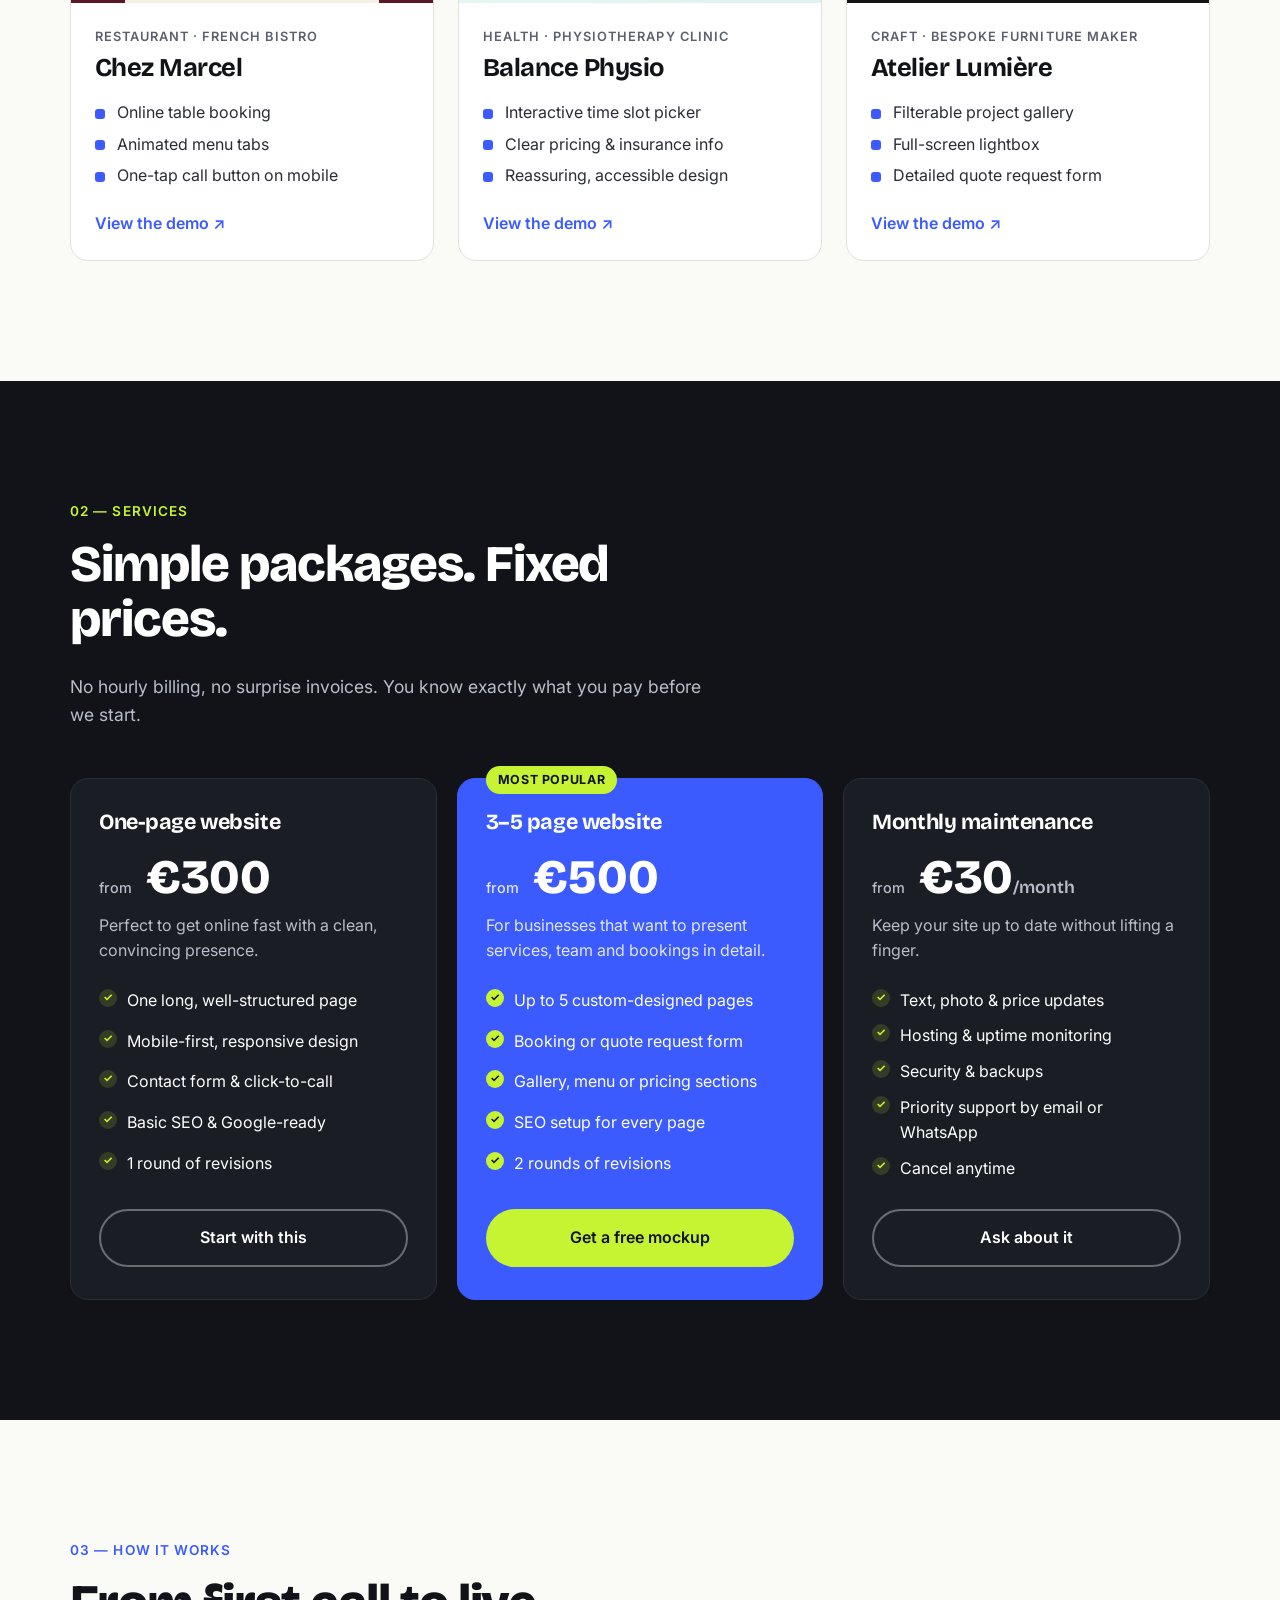
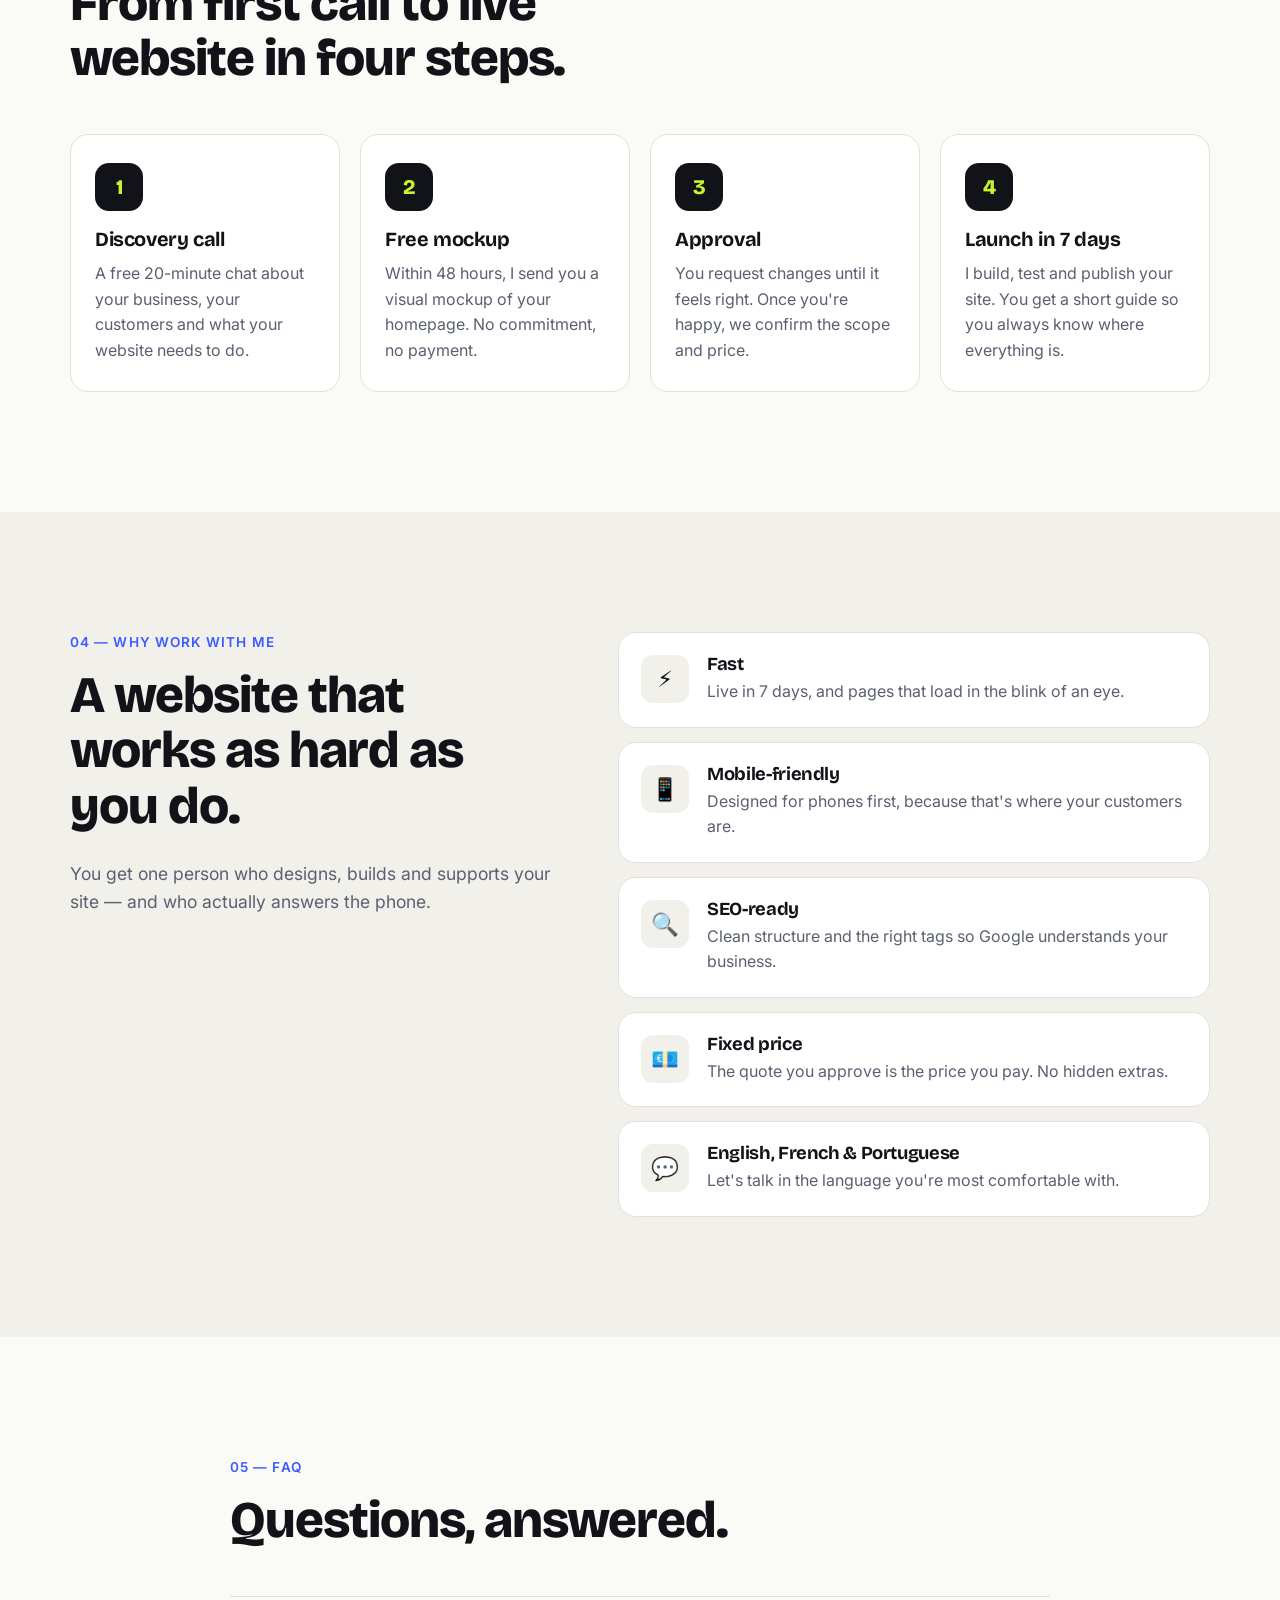
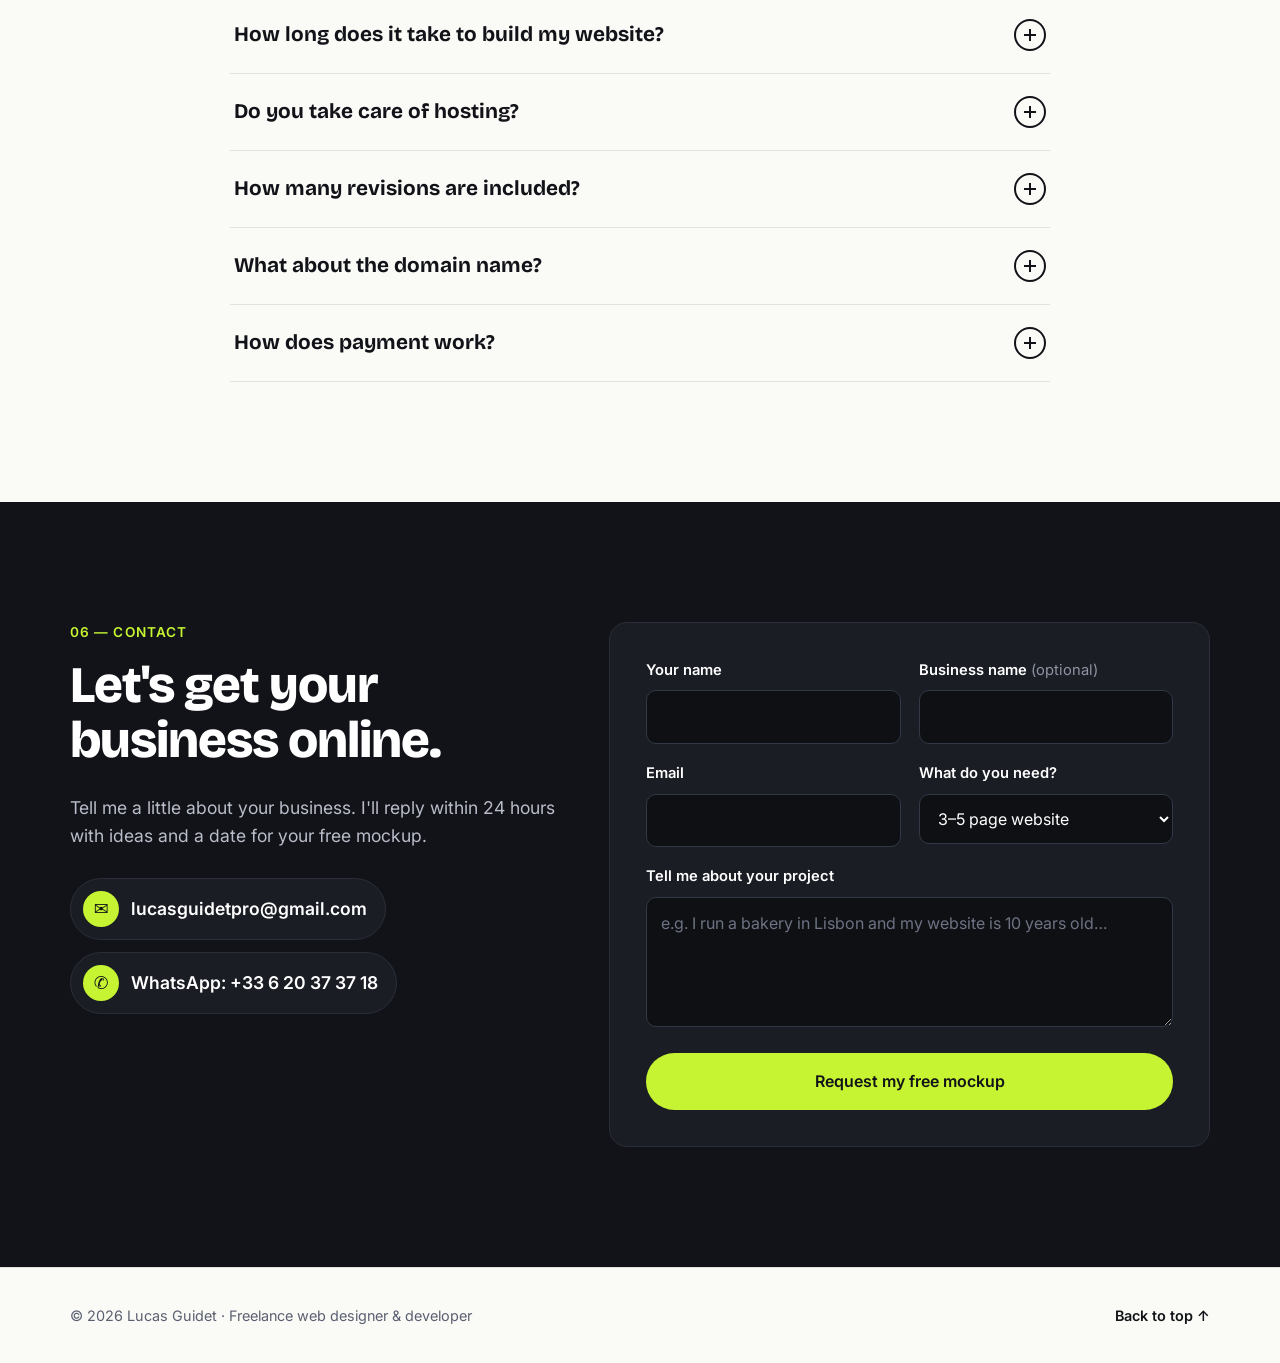
==== commit 4ad959d2: "modification whatsapp" ====
--- a/index.html
+++ b/index.html
@@ -4,16 +4,21 @@
   <meta charset="UTF-8">
   <meta name="viewport" content="width=device-width, initial-scale=1">
   <!-- À PERSONNALISER : titre et description (SEO) -->
-  <title>Lucas Guidet — Professional websites for small businesses, live in 7 days</title>
-  <meta name="description" content="Freelance web designer and developer. Fast, mobile-friendly, SEO-ready websites for restaurants, clinics, craftspeople and local businesses. Fixed price, live in 7 days.">
+  <title>Lucas Guidet | Websites for Small Businesses, Live in 7 Days</title>
+  <meta name="description" content="Fast, mobile-friendly, SEO-ready websites for restaurants, clinics and local businesses. Fixed price, free mockup, live in 7 days.">
   <meta name="theme-color" content="#111318">
 
-  <!-- Open Graph — À PERSONNALISER : og:url et og:image (image 1200x630 à ajouter à la racine) -->
+  <!-- Open Graph : aperçu du lien sur WhatsApp, LinkedIn, Facebook… (image : og-image.png, 1200x630) -->
   <meta property="og:type" content="website">
-  <meta property="og:title" content="Lucas Guidet — A professional website for your business, live in 7 days">
+  <meta property="og:site_name" content="Lucas Guidet">
+  <meta property="og:title" content="A professional website, live in 7 days">
   <meta property="og:description" content="Fast, modern, mobile-friendly websites for small businesses. Fixed price. Free mockup before you commit.">
   <meta property="og:url" content="https://lucasguidet.netlify.app/">
-  <!-- <meta property="og:image" content="https://lucasguidet.netlify.app/og-image.jpg"> -->
+  <meta property="og:image" content="https://lucasguidet.netlify.app/og-image.png">
+  <meta property="og:image:width" content="1200">
+  <meta property="og:image:height" content="630">
+  <meta property="og:image:alt" content="Lucas Guidet — A professional website for your business, live in 7 days.">
+  <meta name="twitter:card" content="summary_large_image">
 
   <link rel="icon" href="data:image/svg+xml,<svg xmlns='http://www.w3.org/2000/svg' viewBox='0 0 100 100'><rect width='100' height='100' rx='22' fill='%23111318'/><circle cx='70' cy='30' r='12' fill='%23C6F432'/><rect x='22' y='58' width='56' height='12' rx='6' fill='%233B5BFF'/></svg>">
 
@@ -386,7 +391,7 @@
               <a href="mailto:lucasguidetpro@gmail.com"><span class="cl-icon" aria-hidden="true">✉</span> lucasguidetpro@gmail.com</a>
             </li>
             <li>
-              <a href="https://wa.me/5548999195404" target="_blank" rel="noopener"><span class="cl-icon" aria-hidden="true">✆</span> WhatsApp: +55 (48) 99919-5404</a>
+              <a href="https://wa.me/33620373718" target="_blank" rel="noopener"><span class="cl-icon" aria-hidden="true">✆</span> WhatsApp: +33 6 20 37 37 18</a>
             </li>
           </ul>
         </div>
